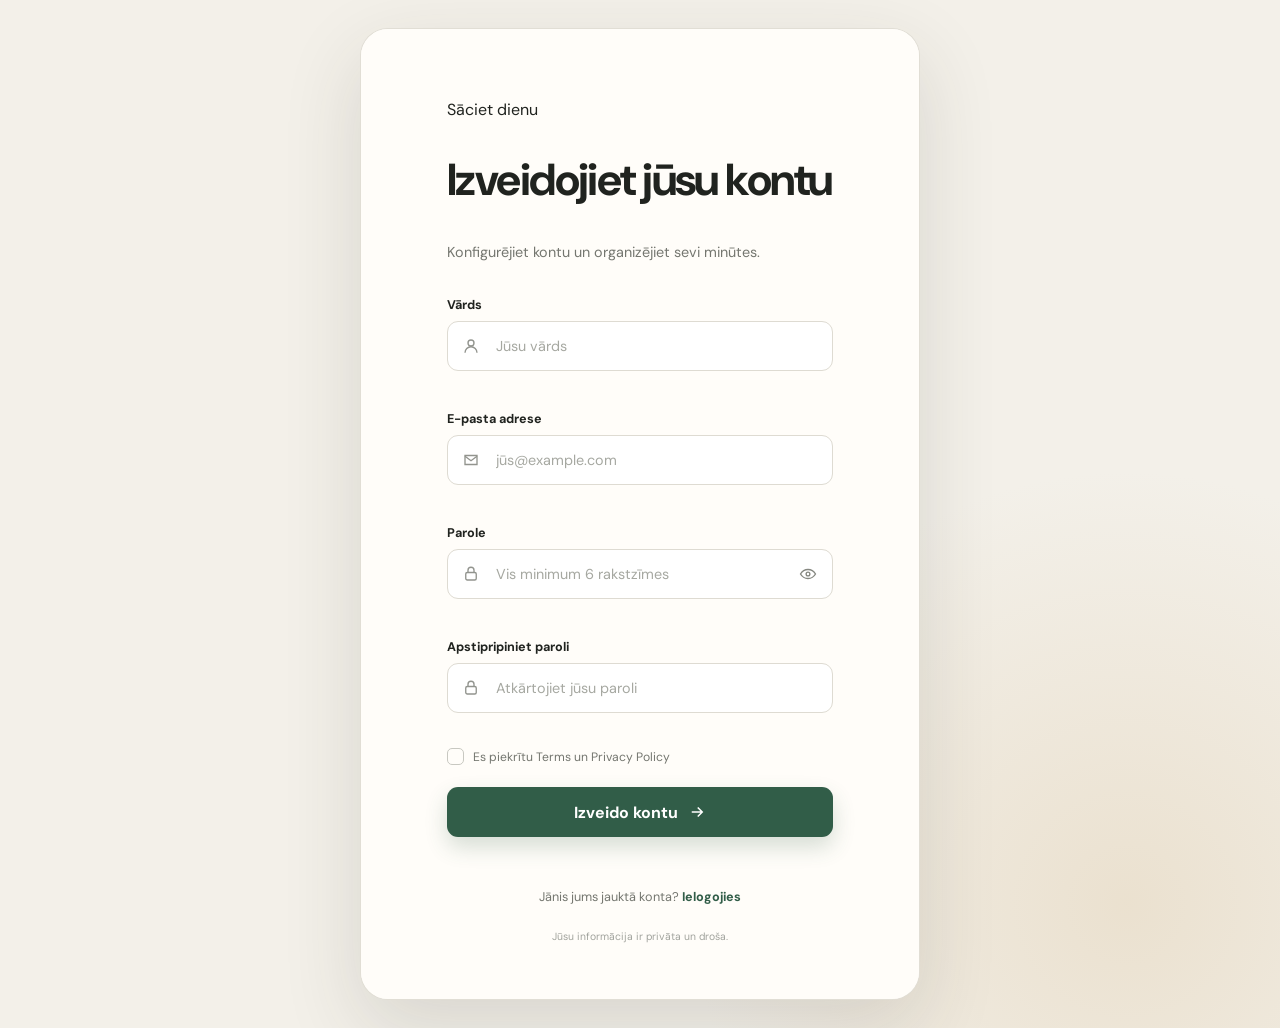
==== signup.html @ 45004916 "Fixed login example jajdjajda" ====
<!DOCTYPE html>
<html lang="en">
<head>
  <meta charset="UTF-8">
  <meta name="viewport" content="width=device-width, initial-scale=1">
  <meta name="theme-color" content="#f3f0e9">
  <title>Izveido tradītu — Daily</title>
  <link rel="preconnect" href="https://fonts.googleapis.com">
  <link href="https://fonts.googleapis.com/css2?family=DM+Sans:wght@400;500;600;700&family=DM+Serif+Display&display=swap" rel="stylesheet">
  <link rel="stylesheet" href="script.css">
</head>
<body>
  <main class="login-shell">
    <section class="form-panel">
      <div class="form-wrap">
        <div class="mobile-brand">
          <span class="brand-mark" aria-hidden="true">✓</span>
          <span>daily</span>
        </div>

        <div class="form-heading">
          <p class="eyebrow">Sāciet dienu</p>
          <h2>Izveidojiet jūsu kontu</h2>
          <p>Konfigurējiet kontu un organizējiet sevi minūtes.</p>
        </div>

        <form id="signup-form" novalidate>
          <div class="field">
            <label for="name">Vārds</label>
            <div class="input-wrap">
              <svg aria-hidden="true" viewBox="0 0 24 24" fill="none" stroke="currentColor" stroke-width="1.8"><circle cx="12" cy="8" r="4"/><path d="M4 21a8 8 0 0 1 16 0"/></svg>
              <input id="name" name="name" type="text" placeholder="Jūsu vārds" autocomplete="name" required>
            </div>
            <span class="error-message" id="name-error"></span>
          </div>

          <div class="field">
            <label for="email">E-pasta adrese</label>
            <div class="input-wrap">
              <svg aria-hidden="true" viewBox="0 0 24 24" fill="none" stroke="currentColor" stroke-width="1.8"><path d="M4 6h16v12H4z"/><path d="m4 7 8 6 8-6"/></svg>
              <input id="email" name="email" type="email" placeholder="jūs@example.com" autocomplete="email" required>
            </div>
            <span class="error-message" id="email-error"></span>
          </div>

          <div class="field">
            <label for="password">Parole</label>
            <div class="input-wrap">
              <svg aria-hidden="true" viewBox="0 0 24 24" fill="none" stroke="currentColor" stroke-width="1.8"><rect x="5" y="10" width="14" height="10" rx="2"/><path d="M8 10V7a4 4 0 0 1 8 0v3"/></svg>
              <input id="password" name="password" type="password" placeholder="Vis minimum 6 rakstzīmes" autocomplete="new-password" minlength="6" required>
              <button class="password-toggle" type="button" aria-label="Rādīt parole" aria-pressed="false">
                <svg class="eye-open" aria-hidden="true" viewBox="0 0 24 24" fill="none" stroke="currentColor" stroke-width="1.8"><path d="M2 12s3.5-6 10-6 10 6 10 6-3.5 6-10 6S2 12 2 12Z"/><circle cx="12" cy="12" r="2.5"/></svg>
                <svg class="eye-closed" aria-hidden="true" viewBox="0 0 24 24" fill="none" stroke="currentColor" stroke-width="1.8"><path d="m3 3 18 18"/><path d="M10.6 6.2A10.7 10.7 0 0 1 12 6c6.5 0 10 6 10 6a17 17 0 0 1-2.4 3.1M6.2 6.2C3.4 8 0 12 0 12s3.5 6 10 6a9.8 9.8 0 0 0 3.4-.6"/><path d="M9.9 9.9a3 3 0 0 0 4.2 4.2"/></svg>
              </button>
            </div>
            <span class="error-message" id="password-error"></span>
          </div>

          <div class="field">
            <label for="confirm">Apstipripiniet paroli</label>
            <div class="input-wrap">
              <svg aria-hidden="true" viewBox="0 0 24 24" fill="none" stroke="currentColor" stroke-width="1.8"><rect x="5" y="10" width="14" height="10" rx="2"/><path d="M8 10V7a4 4 0 0 1 8 0v3"/></svg>
              <input id="confirm" name="confirm" type="password" placeholder="Atkārtojiet jūsu paroli" autocomplete="new-password" minlength="6" required>
            </div>
            <span class="error-message" id="confirm-error"></span>
          </div>

          <label class="remember">
            <input type="checkbox" name="terms" required>
            <span class="custom-check" aria-hidden="true"></span>
            Es piekrītu Terms un Privacy Policy
          </label>

          <button class="btn" type="submit">
            <span>Izveido kontu</span>
            <svg aria-hidden="true" viewBox="0 0 24 24" fill="none" stroke="currentColor" stroke-width="2"><path d="M5 12h14M13 6l6 6-6 6"/></svg>
          </button>
          <p class="status" id="status" role="status"></p>
        </form>

        <p class="signup">Jānis jums jauktā konta? <a href="index.html">Ielogojies</a></p>
        <p class="legal">Jūsu informācija ir privāta un droša.</p>
      </div>
    </section>
  </main>

  <script src="script.js"></script>
</body>
</html>
---- script.css ----
* { box-sizing: border-box; }

:root {
  --ink: #20231f;
  --muted: #74766f;
  --paper: #f3f0e9;
  --card: #fffdf9;
  --line: #dedbd2;
  --green: #315d48;
  --green-dark: #244b38;
  --green-soft: #dce9df;
  --danger: #b23931;
}

html { min-height: 100%; }

body {
  min-height: 100vh;
  margin: 0;
  display: grid;
  place-items: center;
  padding: 28px;
  color: var(--ink);
  background:
    radial-gradient(circle at 88% 88%, rgba(225, 207, 177, 0.46), transparent 30%),
    var(--paper);
  font-family: "DM Sans", system-ui, sans-serif;
  -webkit-font-smoothing: antialiased;
}

button, input { font: inherit; }
a { color: inherit; }

.login-shell {
  width: min(560px, 100%);
  min-height: auto;
  display: block;
  overflow: hidden;
  background: var(--card);
  border: 1px solid rgba(222, 219, 210, 0.9);
  border-radius: 28px;
  box-shadow: 0 28px 80px rgba(47, 50, 43, 0.14);
}

.welcome-panel { display: none; }

.form-panel {
  display: grid;
  place-items: center;
  padding: 54px clamp(40px, 7vw, 86px);
  background: var(--card);
}

.form-wrap { width: 100%; max-width: 390px; }
.mobile-brand { display: none; margin-bottom: 43px; color: var(--green); }
.mobile-brand .brand-mark { color: white; background: var(--green); }

.form-heading { margin-bottom: 33px; }
.form-heading h2 { font-size: clamp(2rem, 3.5vw, 2.8rem); line-height: 1.04; letter-spacing: -0.035em; }
.form-heading > p:last-child { margin: 12px 0 0; color: var(--muted); font-size: 0.9rem; line-height: 1.55; }

.field { margin-bottom: 19px; }
.field label { display: block; margin-bottom: 8px; font-size: 0.79rem; font-weight: 700; }
.label-row { display: flex; justify-content: space-between; align-items: center; }
.label-row a { color: var(--green); font-size: 0.74rem; font-weight: 700; text-decoration: none; }
.label-row a:hover, .signup a:hover { text-decoration: underline; }

.input-wrap { position: relative; display: flex; align-items: center; }
.input-wrap > svg { position: absolute; left: 15px; width: 18px; height: 18px; color: #92948e; pointer-events: none; }
.input-wrap input { width: 100%; height: 50px; padding: 0 48px; color: var(--ink); background: #fff; border: 1px solid var(--line); border-radius: 11px; outline: none; font-size: 0.9rem; transition: border 160ms, box-shadow 160ms; }
.input-wrap input::placeholder { color: #a6a8a1; }
.input-wrap input:focus { border-color: var(--green); box-shadow: 0 0 0 4px rgba(49, 93, 72, 0.11); }
.input-wrap input.invalid { border-color: var(--danger); box-shadow: 0 0 0 4px rgba(178, 57, 49, 0.08); }

.password-toggle { position: absolute; right: 7px; display: grid; width: 36px; height: 36px; place-items: center; color: #858780; background: transparent; border: 0; border-radius: 8px; cursor: pointer; }
.password-toggle:hover { background: #f1f0eb; }
.password-toggle svg { width: 18px; height: 18px; }
.password-toggle .eye-closed { display: none; }
.password-toggle.visible .eye-open { display: none; }
.password-toggle.visible .eye-closed { display: block; }

.error-message { display: block; min-height: 15px; margin-top: 5px; color: var(--danger); font-size: 0.68rem; }

.remember { display: flex; align-items: center; gap: 9px; width: fit-content; margin: -4px 0 22px; color: var(--muted); font-size: 0.76rem; cursor: pointer; }
.remember input { position: absolute; opacity: 0; pointer-events: none; }
.custom-check { position: relative; width: 17px; height: 17px; border: 1px solid #c8c8c1; border-radius: 5px; }
.remember input:checked + .custom-check { background: var(--green); border-color: var(--green); }
.remember input:checked + .custom-check::after { content: "✓"; position: absolute; inset: 0; display: grid; place-items: center; color: white; font-size: 0.7rem; font-weight: 700; }
.remember input:focus-visible + .custom-check { outline: 3px solid rgba(49, 93, 72, 0.2); }

.btn { display: flex; align-items: center; justify-content: center; gap: 10px; width: 100%; min-height: 50px; padding: 0 20px; color: white; background: var(--green); border: 0; border-radius: 11px; box-shadow: 0 10px 22px rgba(49, 93, 72, 0.2); cursor: pointer; font-weight: 700; transition: background 150ms, transform 150ms, box-shadow 150ms; }
.btn:hover { background: var(--green-dark); box-shadow: 0 12px 25px rgba(49, 93, 72, 0.27); transform: translateY(-1px); }
.btn:active { transform: translateY(1px); }
.btn:disabled { cursor: wait; opacity: 0.75; transform: none; }
.btn svg { width: 18px; height: 18px; }

.status { min-height: 18px; margin: 10px 0 0; color: var(--green); text-align: center; font-size: 0.76rem; font-weight: 600; }
.signup { margin: 23px 0 0; color: var(--muted); text-align: center; font-size: 0.79rem; }
.signup a { color: var(--green); font-weight: 700; text-decoration: none; }
.legal { margin: 24px 0 0; color: #a1a39d; text-align: center; font-size: 0.65rem; line-height: 1.5; }

@media (max-width: 800px) {
  body { padding: 18px; }
  .login-shell { grid-template-columns: 1fr; max-width: 560px; min-height: auto; }
  .welcome-panel { display: none; }
  .form-panel { min-height: calc(100vh - 36px); padding: 42px 38px; }
  .mobile-brand { display: inline-flex; }
}

@media (max-width: 440px) {
  body { padding: 0; background: var(--card); }
  .login-shell { border: 0; border-radius: 0; box-shadow: none; }
  .form-panel { min-height: 100vh; padding: 38px 24px; }
  .form-heading { margin-bottom: 28px; }
}

@media (prefers-reduced-motion: reduce) {
  *, *::before, *::after { scroll-behavior: auto !important; transition: none !important; }
}
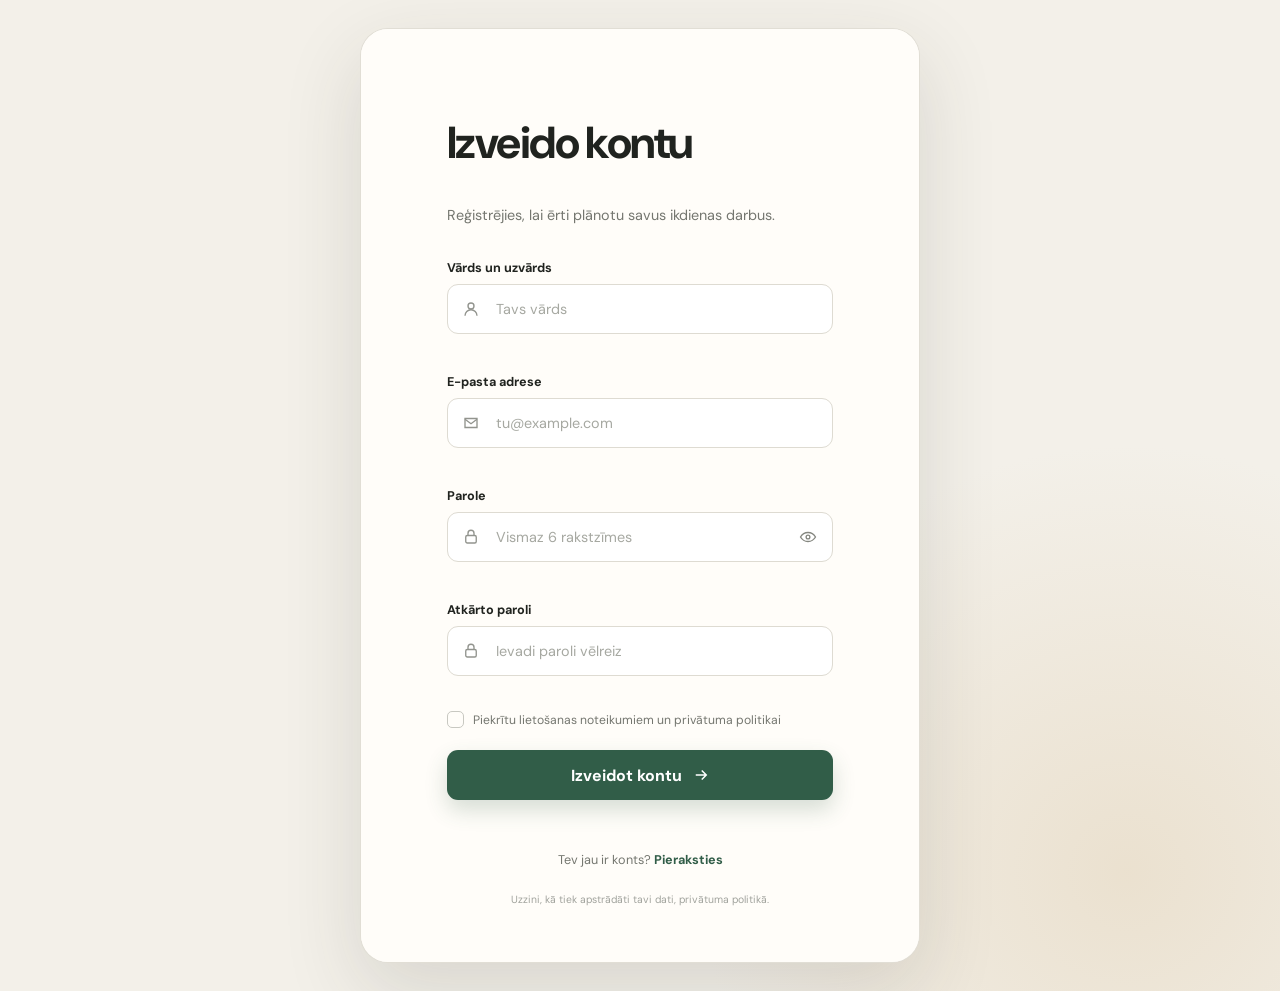
==== commit fcec31d7: "fdhd hddhdf" ====
--- a/signup.html
+++ b/signup.html
@@ -1,10 +1,10 @@
 <!DOCTYPE html>
-<html lang="en">
+<html lang="lv">
 <head>
   <meta charset="UTF-8">
   <meta name="viewport" content="width=device-width, initial-scale=1">
   <meta name="theme-color" content="#f3f0e9">
-  <title>Izveido tradītu — Daily</title>
+  <title>Reģistrācija — To-Do</title>
   <link rel="preconnect" href="https://fonts.googleapis.com">
   <link href="https://fonts.googleapis.com/css2?family=DM+Sans:wght@400;500;600;700&family=DM+Serif+Display&display=swap" rel="stylesheet">
   <link rel="stylesheet" href="script.css">
@@ -14,22 +14,20 @@
     <section class="form-panel">
       <div class="form-wrap">
         <div class="mobile-brand">
-          <span class="brand-mark" aria-hidden="true">✓</span>
-          <span>daily</span>
+          <span>To-Do</span>
         </div>
 
         <div class="form-heading">
-          <p class="eyebrow">Sāciet dienu</p>
-          <h2>Izveidojiet jūsu kontu</h2>
-          <p>Konfigurējiet kontu un organizējiet sevi minūtes.</p>
+          <h2>Izveido kontu</h2>
+          <p>Reģistrējies, lai ērti plānotu savus ikdienas darbus.</p>
         </div>
 
         <form id="signup-form" novalidate>
           <div class="field">
-            <label for="name">Vārds</label>
+            <label for="name">Vārds un uzvārds</label>
             <div class="input-wrap">
               <svg aria-hidden="true" viewBox="0 0 24 24" fill="none" stroke="currentColor" stroke-width="1.8"><circle cx="12" cy="8" r="4"/><path d="M4 21a8 8 0 0 1 16 0"/></svg>
-              <input id="name" name="name" type="text" placeholder="Jūsu vārds" autocomplete="name" required>
+              <input id="name" name="name" type="text" placeholder="Tavs vārds" autocomplete="name" required>
             </div>
             <span class="error-message" id="name-error"></span>
           </div>
@@ -38,7 +36,7 @@
             <label for="email">E-pasta adrese</label>
             <div class="input-wrap">
               <svg aria-hidden="true" viewBox="0 0 24 24" fill="none" stroke="currentColor" stroke-width="1.8"><path d="M4 6h16v12H4z"/><path d="m4 7 8 6 8-6"/></svg>
-              <input id="email" name="email" type="email" placeholder="jūs@example.com" autocomplete="email" required>
+              <input id="email" name="email" type="email" placeholder="tu@example.com" autocomplete="email" required>
             </div>
             <span class="error-message" id="email-error"></span>
           </div>
@@ -47,8 +45,8 @@
             <label for="password">Parole</label>
             <div class="input-wrap">
               <svg aria-hidden="true" viewBox="0 0 24 24" fill="none" stroke="currentColor" stroke-width="1.8"><rect x="5" y="10" width="14" height="10" rx="2"/><path d="M8 10V7a4 4 0 0 1 8 0v3"/></svg>
-              <input id="password" name="password" type="password" placeholder="Vis minimum 6 rakstzīmes" autocomplete="new-password" minlength="6" required>
-              <button class="password-toggle" type="button" aria-label="Rādīt parole" aria-pressed="false">
+              <input id="password" name="password" type="password" placeholder="Vismaz 6 rakstzīmes" autocomplete="new-password" minlength="6" required>
+              <button class="password-toggle" type="button" aria-label="Rādīt paroli" aria-pressed="false">
                 <svg class="eye-open" aria-hidden="true" viewBox="0 0 24 24" fill="none" stroke="currentColor" stroke-width="1.8"><path d="M2 12s3.5-6 10-6 10 6 10 6-3.5 6-10 6S2 12 2 12Z"/><circle cx="12" cy="12" r="2.5"/></svg>
                 <svg class="eye-closed" aria-hidden="true" viewBox="0 0 24 24" fill="none" stroke="currentColor" stroke-width="1.8"><path d="m3 3 18 18"/><path d="M10.6 6.2A10.7 10.7 0 0 1 12 6c6.5 0 10 6 10 6a17 17 0 0 1-2.4 3.1M6.2 6.2C3.4 8 0 12 0 12s3.5 6 10 6a9.8 9.8 0 0 0 3.4-.6"/><path d="M9.9 9.9a3 3 0 0 0 4.2 4.2"/></svg>
               </button>
@@ -57,10 +55,10 @@
           </div>
 
           <div class="field">
-            <label for="confirm">Apstipripiniet paroli</label>
+            <label for="confirm">Atkārto paroli</label>
             <div class="input-wrap">
               <svg aria-hidden="true" viewBox="0 0 24 24" fill="none" stroke="currentColor" stroke-width="1.8"><rect x="5" y="10" width="14" height="10" rx="2"/><path d="M8 10V7a4 4 0 0 1 8 0v3"/></svg>
-              <input id="confirm" name="confirm" type="password" placeholder="Atkārtojiet jūsu paroli" autocomplete="new-password" minlength="6" required>
+              <input id="confirm" name="confirm" type="password" placeholder="Ievadi paroli vēlreiz" autocomplete="new-password" minlength="6" required>
             </div>
             <span class="error-message" id="confirm-error"></span>
           </div>
@@ -68,22 +66,22 @@
           <label class="remember">
             <input type="checkbox" name="terms" required>
             <span class="custom-check" aria-hidden="true"></span>
-            Es piekrītu Terms un Privacy Policy
+            Piekrītu lietošanas noteikumiem un privātuma politikai
           </label>
 
           <button class="btn" type="submit">
-            <span>Izveido kontu</span>
+            <span>Izveidot kontu</span>
             <svg aria-hidden="true" viewBox="0 0 24 24" fill="none" stroke="currentColor" stroke-width="2"><path d="M5 12h14M13 6l6 6-6 6"/></svg>
           </button>
           <p class="status" id="status" role="status"></p>
         </form>
 
-        <p class="signup">Jānis jums jauktā konta? <a href="index.html">Ielogojies</a></p>
-        <p class="legal">Jūsu informācija ir privāta un droša.</p>
+        <p class="signup">Tev jau ir konts? <a href="index.html">Pieraksties</a></p>
+        <p class="legal">Uzzini, kā tiek apstrādāti tavi dati, privātuma politikā.</p>
       </div>
     </section>
   </main>
 
-  <script src="script.js"></script>
+  <script src="script.js?v=4"></script>
 </body>
 </html>
--- a/script.css
+++ b/script.css
@@ -1,4 +1,6 @@
-* { box-sizing: border-box; }
+* {
+  box-sizing: border-box;
+}
 
 :root {
   --ink: #20231f;
@@ -8,18 +10,19 @@
   --line: #dedbd2;
   --green: #315d48;
   --green-dark: #244b38;
-  --green-soft: #dce9df;
   --danger: #b23931;
 }
 
-html { min-height: 100%; }
+html {
+  min-height: 100%;
+}
 
 body {
+  display: grid;
   min-height: 100vh;
   margin: 0;
-  display: grid;
+  padding: 28px;
   place-items: center;
-  padding: 28px;
   color: var(--ink);
   background:
     radial-gradient(circle at 88% 88%, rgba(225, 207, 177, 0.46), transparent 30%),
@@ -28,13 +31,18 @@
   -webkit-font-smoothing: antialiased;
 }
 
-button, input { font: inherit; }
-a { color: inherit; }
+button,
+input {
+  font: inherit;
+}
+
+a {
+  color: inherit;
+}
 
 .login-shell {
+  display: block;
   width: min(560px, 100%);
-  min-height: auto;
-  display: block;
   overflow: hidden;
   background: var(--card);
   border: 1px solid rgba(222, 219, 210, 0.9);
@@ -42,78 +50,294 @@
   box-shadow: 0 28px 80px rgba(47, 50, 43, 0.14);
 }
 
-.welcome-panel { display: none; }
-
 .form-panel {
   display: grid;
+  padding: 54px clamp(40px, 7vw, 86px);
   place-items: center;
-  padding: 54px clamp(40px, 7vw, 86px);
   background: var(--card);
 }
 
-.form-wrap { width: 100%; max-width: 390px; }
-.mobile-brand { display: none; margin-bottom: 43px; color: var(--green); }
-.mobile-brand .brand-mark { color: white; background: var(--green); }
-
-.form-heading { margin-bottom: 33px; }
-.form-heading h2 { font-size: clamp(2rem, 3.5vw, 2.8rem); line-height: 1.04; letter-spacing: -0.035em; }
-.form-heading > p:last-child { margin: 12px 0 0; color: var(--muted); font-size: 0.9rem; line-height: 1.55; }
-
-.field { margin-bottom: 19px; }
-.field label { display: block; margin-bottom: 8px; font-size: 0.79rem; font-weight: 700; }
-.label-row { display: flex; justify-content: space-between; align-items: center; }
-.label-row a { color: var(--green); font-size: 0.74rem; font-weight: 700; text-decoration: none; }
-.label-row a:hover, .signup a:hover { text-decoration: underline; }
-
-.input-wrap { position: relative; display: flex; align-items: center; }
-.input-wrap > svg { position: absolute; left: 15px; width: 18px; height: 18px; color: #92948e; pointer-events: none; }
-.input-wrap input { width: 100%; height: 50px; padding: 0 48px; color: var(--ink); background: #fff; border: 1px solid var(--line); border-radius: 11px; outline: none; font-size: 0.9rem; transition: border 160ms, box-shadow 160ms; }
-.input-wrap input::placeholder { color: #a6a8a1; }
-.input-wrap input:focus { border-color: var(--green); box-shadow: 0 0 0 4px rgba(49, 93, 72, 0.11); }
-.input-wrap input.invalid { border-color: var(--danger); box-shadow: 0 0 0 4px rgba(178, 57, 49, 0.08); }
-
-.password-toggle { position: absolute; right: 7px; display: grid; width: 36px; height: 36px; place-items: center; color: #858780; background: transparent; border: 0; border-radius: 8px; cursor: pointer; }
-.password-toggle:hover { background: #f1f0eb; }
-.password-toggle svg { width: 18px; height: 18px; }
-.password-toggle .eye-closed { display: none; }
-.password-toggle.visible .eye-open { display: none; }
-.password-toggle.visible .eye-closed { display: block; }
-
-.error-message { display: block; min-height: 15px; margin-top: 5px; color: var(--danger); font-size: 0.68rem; }
-
-.remember { display: flex; align-items: center; gap: 9px; width: fit-content; margin: -4px 0 22px; color: var(--muted); font-size: 0.76rem; cursor: pointer; }
-.remember input { position: absolute; opacity: 0; pointer-events: none; }
-.custom-check { position: relative; width: 17px; height: 17px; border: 1px solid #c8c8c1; border-radius: 5px; }
-.remember input:checked + .custom-check { background: var(--green); border-color: var(--green); }
-.remember input:checked + .custom-check::after { content: "✓"; position: absolute; inset: 0; display: grid; place-items: center; color: white; font-size: 0.7rem; font-weight: 700; }
-.remember input:focus-visible + .custom-check { outline: 3px solid rgba(49, 93, 72, 0.2); }
-
-.btn { display: flex; align-items: center; justify-content: center; gap: 10px; width: 100%; min-height: 50px; padding: 0 20px; color: white; background: var(--green); border: 0; border-radius: 11px; box-shadow: 0 10px 22px rgba(49, 93, 72, 0.2); cursor: pointer; font-weight: 700; transition: background 150ms, transform 150ms, box-shadow 150ms; }
-.btn:hover { background: var(--green-dark); box-shadow: 0 12px 25px rgba(49, 93, 72, 0.27); transform: translateY(-1px); }
-.btn:active { transform: translateY(1px); }
-.btn:disabled { cursor: wait; opacity: 0.75; transform: none; }
-.btn svg { width: 18px; height: 18px; }
-
-.status { min-height: 18px; margin: 10px 0 0; color: var(--green); text-align: center; font-size: 0.76rem; font-weight: 600; }
-.signup { margin: 23px 0 0; color: var(--muted); text-align: center; font-size: 0.79rem; }
-.signup a { color: var(--green); font-weight: 700; text-decoration: none; }
-.legal { margin: 24px 0 0; color: #a1a39d; text-align: center; font-size: 0.65rem; line-height: 1.5; }
+.form-wrap {
+  width: 100%;
+  max-width: 390px;
+}
+
+.mobile-brand {
+  display: none;
+  margin-bottom: 43px;
+  color: var(--green);
+}
+
+.form-heading {
+  margin-bottom: 33px;
+}
+
+.form-heading h2 {
+  font-size: clamp(2rem, 3.5vw, 2.8rem);
+  line-height: 1.04;
+  letter-spacing: -0.035em;
+}
+
+.form-heading > p:last-child {
+  margin: 12px 0 0;
+  color: var(--muted);
+  font-size: 0.9rem;
+  line-height: 1.55;
+}
+
+.field {
+  margin-bottom: 19px;
+}
+
+.field label {
+  display: block;
+  margin-bottom: 8px;
+  font-size: 0.79rem;
+  font-weight: 700;
+}
+
+.signup a:hover {
+  text-decoration: underline;
+}
+
+.input-wrap {
+  position: relative;
+  display: flex;
+  align-items: center;
+}
+
+.input-wrap > svg {
+  position: absolute;
+  left: 15px;
+  width: 18px;
+  height: 18px;
+  color: #92948e;
+  pointer-events: none;
+}
+
+.input-wrap input {
+  width: 100%;
+  height: 50px;
+  padding: 0 48px;
+  color: var(--ink);
+  background: #fff;
+  border: 1px solid var(--line);
+  border-radius: 11px;
+  outline: none;
+  font-size: 0.9rem;
+  transition: border 160ms, box-shadow 160ms;
+}
+
+.input-wrap input::placeholder {
+  color: #a6a8a1;
+}
+
+.input-wrap input:focus {
+  border-color: var(--green);
+  box-shadow: 0 0 0 4px rgba(49, 93, 72, 0.11);
+}
+
+.input-wrap input.invalid {
+  border-color: var(--danger);
+  box-shadow: 0 0 0 4px rgba(178, 57, 49, 0.08);
+}
+
+.password-toggle {
+  position: absolute;
+  right: 7px;
+  display: grid;
+  width: 36px;
+  height: 36px;
+  place-items: center;
+  color: #858780;
+  background: transparent;
+  border: 0;
+  border-radius: 8px;
+  cursor: pointer;
+}
+
+.password-toggle:hover {
+  background: #f1f0eb;
+}
+
+.password-toggle svg {
+  width: 18px;
+  height: 18px;
+}
+
+.password-toggle .eye-closed,
+.password-toggle.visible .eye-open {
+  display: none;
+}
+
+.password-toggle.visible .eye-closed {
+  display: block;
+}
+
+.error-message {
+  display: block;
+  min-height: 15px;
+  margin-top: 5px;
+  color: var(--danger);
+  font-size: 0.68rem;
+}
+
+.remember {
+  display: flex;
+  align-items: center;
+  gap: 9px;
+  width: fit-content;
+  margin: -4px 0 22px;
+  color: var(--muted);
+  font-size: 0.76rem;
+  cursor: pointer;
+}
+
+.remember input {
+  position: absolute;
+  opacity: 0;
+  pointer-events: none;
+}
+
+.custom-check {
+  position: relative;
+  width: 17px;
+  height: 17px;
+  border: 1px solid #c8c8c1;
+  border-radius: 5px;
+}
+
+.remember input:checked + .custom-check {
+  background: var(--green);
+  border-color: var(--green);
+}
+
+.remember input:checked + .custom-check::after {
+  position: absolute;
+  display: grid;
+  content: "✓";
+  inset: 0;
+  place-items: center;
+  color: white;
+  font-size: 0.7rem;
+  font-weight: 700;
+}
+
+.remember input:focus-visible + .custom-check {
+  outline: 3px solid rgba(49, 93, 72, 0.2);
+}
+
+.btn {
+  display: flex;
+  align-items: center;
+  justify-content: center;
+  gap: 10px;
+  width: 100%;
+  min-height: 50px;
+  padding: 0 20px;
+  color: white;
+  background: var(--green);
+  border: 0;
+  border-radius: 11px;
+  box-shadow: 0 10px 22px rgba(49, 93, 72, 0.2);
+  font-weight: 700;
+  cursor: pointer;
+  transition: background 150ms, transform 150ms, box-shadow 150ms;
+}
+
+.btn:hover {
+  background: var(--green-dark);
+  box-shadow: 0 12px 25px rgba(49, 93, 72, 0.27);
+  transform: translateY(-1px);
+}
+
+.btn:active {
+  transform: translateY(1px);
+}
+
+.btn:disabled {
+  opacity: 0.75;
+  transform: none;
+  cursor: wait;
+}
+
+.btn svg {
+  width: 18px;
+  height: 18px;
+}
+
+.status {
+  min-height: 18px;
+  margin: 10px 0 0;
+  color: var(--green);
+  font-size: 0.76rem;
+  font-weight: 600;
+  text-align: center;
+}
+
+.signup {
+  margin: 23px 0 0;
+  color: var(--muted);
+  font-size: 0.79rem;
+  text-align: center;
+}
+
+.signup a {
+  color: var(--green);
+  font-weight: 700;
+  text-decoration: none;
+}
+
+.legal {
+  margin: 24px 0 0;
+  color: #a1a39d;
+  font-size: 0.65rem;
+  line-height: 1.5;
+  text-align: center;
+}
 
 @media (max-width: 800px) {
-  body { padding: 18px; }
-  .login-shell { grid-template-columns: 1fr; max-width: 560px; min-height: auto; }
-  .welcome-panel { display: none; }
-  .form-panel { min-height: calc(100vh - 36px); padding: 42px 38px; }
-  .mobile-brand { display: inline-flex; }
+  body {
+    padding: 18px;
+  }
+
+  .form-panel {
+    min-height: calc(100vh - 36px);
+    padding: 42px 38px;
+  }
+
+  .mobile-brand {
+    display: inline-flex;
+  }
 }
 
 @media (max-width: 440px) {
-  body { padding: 0; background: var(--card); }
-  .login-shell { border: 0; border-radius: 0; box-shadow: none; }
-  .form-panel { min-height: 100vh; padding: 38px 24px; }
-  .form-heading { margin-bottom: 28px; }
+  body {
+    padding: 0;
+    background: var(--card);
+  }
+
+  .login-shell {
+    border: 0;
+    border-radius: 0;
+    box-shadow: none;
+  }
+
+  .form-panel {
+    min-height: 100vh;
+    padding: 38px 24px;
+  }
+
+  .form-heading {
+    margin-bottom: 28px;
+  }
 }
 
 @media (prefers-reduced-motion: reduce) {
-  *, *::before, *::after { scroll-behavior: auto !important; transition: none !important; }
-}+  *,
+  *::before,
+  *::after {
+    scroll-behavior: auto !important;
+    transition: none !important;
+  }
+}
